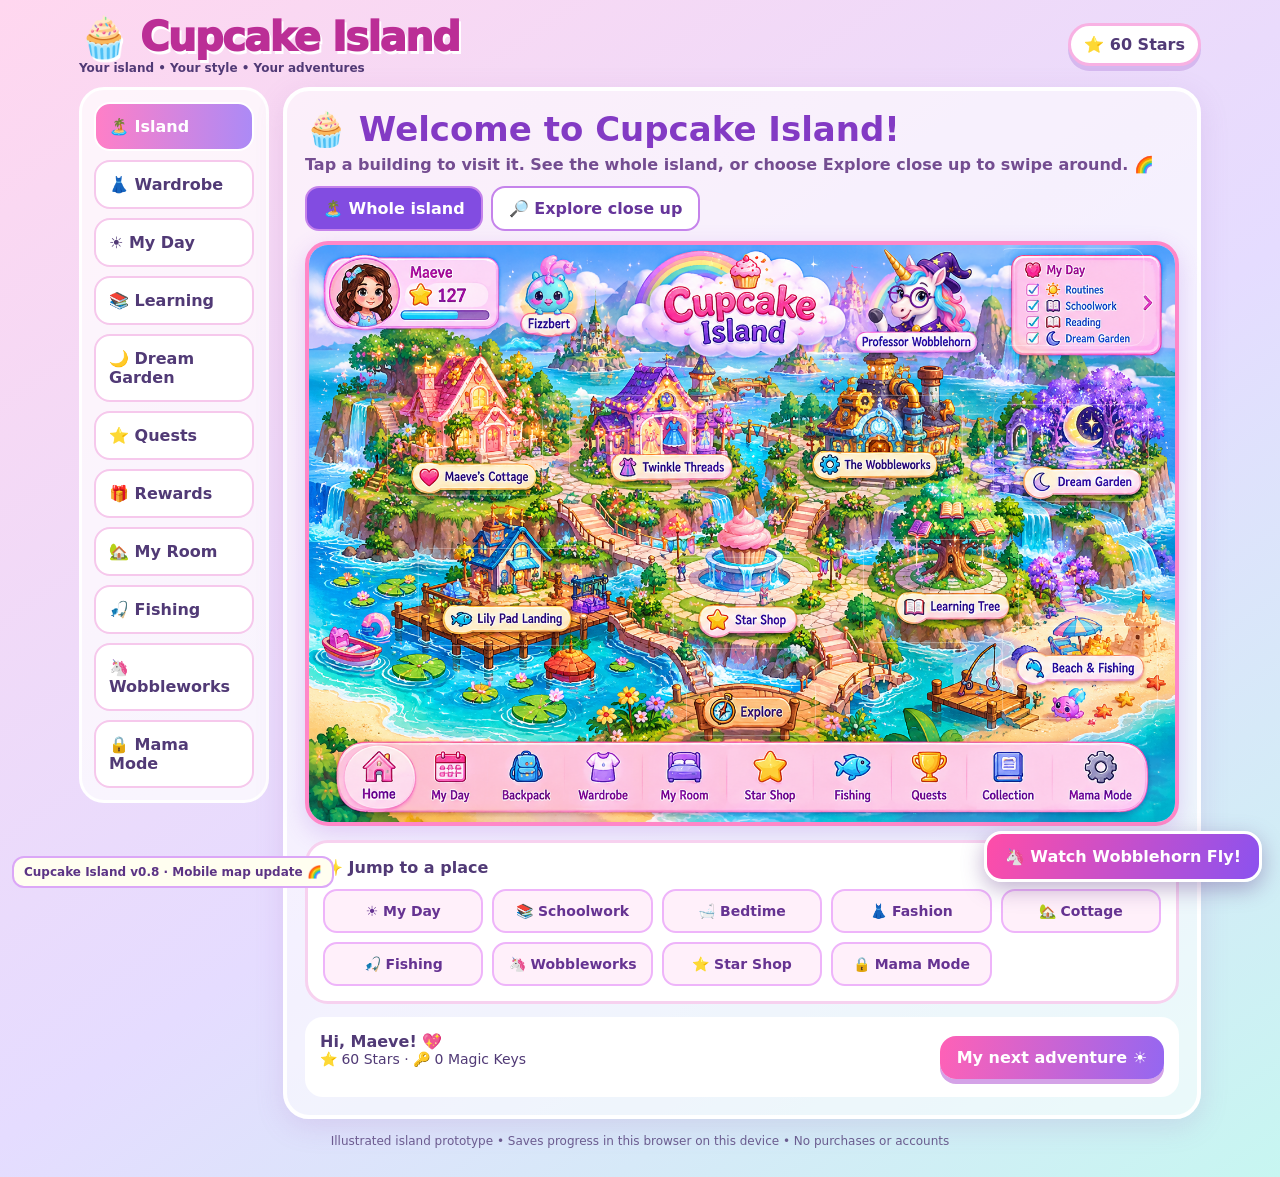
==== index.html @ 6b28aa3e "Replace owl-like map professor with unicorn Wobblehorn" ====
<!doctype html><html lang="en"><head><meta charset="utf-8"><meta name="viewport" content="width=device-width,initial-scale=1,viewport-fit=cover"><meta name="theme-color" content="#f76cbb"><title>Cupcake Island — Merged v0.6</title><style>
:root{--pink:#ff61b6;--purple:#8b59e9;--ink:#513a76;--mint:#68d9c5;--yellow:#ffe58b}*{box-sizing:border-box}body{margin:0;font-family:ui-rounded,'Trebuchet MS',system-ui,sans-serif;color:var(--ink);background:linear-gradient(145deg,#ffd7ef,#e5dcff 55%,#c7f6f1);min-height:100vh}button{font:inherit;cursor:pointer;touch-action:manipulation}button:focus-visible{outline:3px solid #6b43cf;outline-offset:2px}.app{max-width:1150px;margin:auto;padding:14px}.top{display:flex;justify-content:space-between;align-items:center;gap:12px;margin-bottom:12px}.logo{font-size:clamp(24px,4vw,40px);font-weight:1000;letter-spacing:-1.5px;color:#bb2e96;text-shadow:2px 3px white}.subtitle{font-size:12px;font-weight:700}.pill{background:white;border:3px solid #f8b1e3;border-radius:50px;padding:9px 13px;font-weight:900;white-space:nowrap;box-shadow:0 5px 0 #d5b8ef}.shell{display:grid;grid-template-columns:190px minmax(0,1fr);gap:14px}.nav{background:#ffffffb8;border:3px solid white;border-radius:25px;padding:12px;display:flex;flex-direction:column;gap:9px;align-self:start}.nav button{border:2px solid #f6c8ec;border-radius:16px;padding:13px;text-align:left;background:white;color:var(--ink);font-weight:900}.nav button.active{background:linear-gradient(90deg,#ff7fc7,#ac8af6);color:white;border-color:white}.main{background:#fff9;border:4px solid white;border-radius:26px;min-height:590px;padding:18px;box-shadow:0 8px 28px #a863b52b}.sectionTitle{font-size:clamp(22px,3vw,30px);font-weight:1000;margin:0 0 5px}.hint{font-size:14px;margin:0 0 15px}.island{height:370px;position:relative;overflow:hidden;border:5px solid white;border-radius:27px;background:radial-gradient(ellipse at 48% 65%,#a7eea2 0 31%,#80d88d 32% 46%,#60d5eb 47% 70%,#81e6f8 71%);box-shadow:inset 0 -16px #3fc0e255}.island:before{content:'☁️     ☁️';position:absolute;top:18px;left:12%;font-size:35px;opacity:.85}.place{position:absolute;transform:translate(-50%,-50%);border:3px solid white;border-radius:18px;background:#fff8;box-shadow:0 6px 0 #a46cd366;padding:10px 12px;font-weight:900;color:#6d3b9e;min-width:108px}.place span{display:block;font-size:39px}.place:active{transform:translate(-50%,-47%)}.welcome{background:#fff;border-radius:18px;padding:15px;margin-top:13px;display:flex;justify-content:space-between;gap:10px;align-items:center}.cta{border:0;border-radius:16px;padding:12px 17px;background:linear-gradient(100deg,#ff61b6,#9467f1);color:white;font-weight:900;box-shadow:0 5px 0 #d4a2e7}.two{display:grid;grid-template-columns:1fr 1fr;gap:15px}.panel{background:#fff;border:3px solid #f7d1ef;border-radius:23px;padding:15px}.avatarStage{background:linear-gradient(#fbe1ff,#e4f9ff);border-radius:22px;display:flex;align-items:center;justify-content:center;min-height:350px;position:relative}.avatarStage:after{content:'✦  ✨  ✦';position:absolute;top:15px;right:18px;color:#ef74c6}.avatar{width:215px;height:320px}.swatches{display:flex;flex-wrap:wrap;gap:8px;margin:10px 0 18px}.swatches button{border:3px solid #e9d5fa;background:#fff;border-radius:15px;padding:10px 12px;font-size:15px;font-weight:800}.swatches button.selected{border-color:#a85bea;background:#fbe1ff}.quest{display:flex;align-items:center;gap:13px;background:white;border:2px solid #f1d4ee;border-radius:17px;padding:13px;margin:9px 0}.quest .emoji{font-size:30px}.quest .desc{flex:1}.quest strong{display:block}.quest small{color:#846c9a}.quest button{border:0;background:#f4d9ff;border-radius:13px;padding:10px 13px;font-weight:900;color:#6e45b0}.quest.done{background:#e8fff5}.quest.done button{background:#a6edcd;color:#24634f}.shopGrid{display:grid;grid-template-columns:repeat(3,1fr);gap:12px}.item{background:white;border:2px solid #f5d3ed;border-radius:20px;padding:15px;text-align:center}.item .art{font-size:48px;margin:6px}.item strong{display:block;min-height:42px}.item button{margin-top:10px;width:100%;border:0;background:#a96af0;color:white;border-radius:12px;padding:10px 5px;font-weight:900}.item button:disabled{background:#e7d7eb;color:#6e6480}.stat{background:#fff;border-radius:17px;padding:14px;font-weight:900}.toast{position:fixed;bottom:18px;left:50%;transform:translateX(-50%);background:#55387b;color:white;padding:13px 20px;border-radius:16px;box-shadow:0 8px 30px #0003;z-index:10;max-width:90%;text-align:center}.foot{font-size:12px;text-align:center;padding:15px;opacity:.8}.badge{display:inline-block;background:#e8d9ff;border-radius:20px;padding:5px 9px;font-size:12px;font-weight:900}.progress{height:13px;background:#f3ddf2;border-radius:20px;overflow:hidden;margin:9px 0}.progress>div{height:100%;background:linear-gradient(90deg,#62d8bd,#9c77f0)}@media(max-width:750px){.app{padding:8px}.shell{display:block}.nav{display:flex;flex-direction:row;overflow-x:auto;margin-bottom:10px;padding:7px;border-radius:16px;position:sticky;top:0;z-index:3}.nav button{flex:0 0 auto;padding:10px}.main{padding:12px;min-height:550px}.two{grid-template-columns:1fr}.shopGrid{grid-template-columns:repeat(2,1fr)}.island{height:420px}.place{min-width:90px;padding:7px;font-size:12px}.place span{font-size:32px}.welcome{flex-wrap:wrap}.top{align-items:flex-start}.pill{font-size:13px}}
.roomScene{min-height:310px;display:flex;flex-direction:column;justify-content:space-around;align-items:center;text-align:center}.roomWall{font-size:clamp(38px,6vw,65px)}.roomFurniture{font-size:clamp(45px,8vw,80px)}.roomDecor{min-height:75px;display:flex;align-items:center;justify-content:center;gap:12px;flex-wrap:wrap}.roomEmpty{font-weight:800;color:#80549e}.placedDecor{font-size:45px;background:#ffffffa8;border:3px solid white;border-radius:20px;padding:8px;box-shadow:0 5px 0 #bd8bb66e}.decorInventory{display:flex;gap:10px;flex-wrap:wrap;margin-bottom:16px}.decorChoice{display:flex;flex-direction:column;align-items:center;gap:4px;border:3px solid #e9c5ed;background:white;border-radius:18px;padding:12px;min-width:135px;color:#513a76}.decorChoice span{font-size:36px}.decorChoice small{font-size:11px}.decorChoice.inRoom{background:#e2fff0;border-color:#6dcaa2}.celebration{position:fixed;inset:0;z-index:99;pointer-events:none;overflow:hidden}.flyingUnicorn{position:absolute;top:30%;left:-30%;font-size:clamp(85px,15vw,160px);filter:drop-shadow(0 7px 5px #8b4fa066);animation:unicornFly 2.5s ease-in-out forwards;white-space:nowrap}.flyingUnicorn span{font-size:.6em}.celebrateWords{position:absolute;top:16%;left:50%;transform:translateX(-50%);white-space:nowrap;font-size:clamp(20px,5vw,44px);font-weight:1000;color:#ba2a99;text-shadow:3px 3px white,-2px -2px white;animation:wordPop 2.5s both}.confetti{position:absolute;top:-15%;left:var(--x);font-size:clamp(20px,3vw,35px);animation:confettiFall 2.2s var(--delay) ease-in forwards}@keyframes unicornFly{0%{left:-30%;transform:translateY(45px) rotate(-12deg)}45%{transform:translateY(-55px) rotate(8deg)}100%{left:110%;transform:translateY(-10px) rotate(-5deg)}}@keyframes confettiFall{to{top:110%;transform:rotate(620deg)}}@keyframes wordPop{0%{opacity:0;transform:translateX(-50%) scale(.5)}20%,75%{opacity:1;transform:translateX(-50%) scale(1.1)}100%{opacity:0;transform:translateX(-50%) scale(.95)}}@media(prefers-reduced-motion:reduce){.celebration{display:none}}

/* Version 0.4: original illustrated celebration duo */
.celebration{isolation:isolate}.flightGroup{position:absolute;left:-390px;top:35%;width:350px;height:205px;animation:wobbleFlight 4.1s cubic-bezier(.24,.42,.65,.8) forwards;filter:drop-shadow(0 9px 6px #704e9144)}
.rainbowRibbon{position:absolute;right:190px;top:89px;width:510px;height:76px;border-radius:50%;transform:rotate(-8deg);background:linear-gradient(to bottom,#ff4b95 0 16%,#ff9c45 16% 32%,#ffe460 32% 48%,#56d6a1 48% 64%,#52b8ff 64% 80%,#a46bff 80%);mask-image:linear-gradient(to right,transparent,#000 20%,#000);opacity:.92;box-shadow:0 0 16px #ffb1e4;animation:ribbonWave .55s ease-in-out infinite alternate;z-index:0}
.wobbleSprite{position:absolute;width:210px;height:180px;right:65px;top:0;z-index:2;animation:ponyWiggle .42s ease-in-out infinite alternate}.fizzSprite{position:absolute;width:112px;height:125px;right:0;top:75px;z-index:3;animation:fizzBounce .38s ease-in-out infinite alternate}.scienceCaption{position:absolute;top:12%;left:50%;transform:translateX(-50%);width:min(92vw,560px);text-align:center;background:#fff9f2;border:4px solid #e37bd3;border-radius:25px;padding:12px 15px;color:#7938a1;font-weight:1000;font-size:clamp(18px,3.3vw,30px);box-shadow:0 7px 0 #9d6bd1;animation:captionIn 3.8s both}.scienceCaption small{display:block;font-size:clamp(12px,2vw,17px);color:#b14f9b;margin-top:4px}.sparkTrail{position:absolute;top:var(--y);left:var(--x);font-size:28px;animation:starPop 2.4s var(--delay) ease-out both}
@keyframes wobbleFlight{0%{left:-390px;top:55%;transform:rotate(-17deg)}27%{top:23%;transform:rotate(14deg)}53%{top:38%;transform:rotate(-11deg)}75%{top:18%;transform:rotate(12deg)}100%{left:calc(100vw + 520px);top:32%;transform:rotate(-7deg)}}
@keyframes ponyWiggle{to{transform:rotate(7deg) translateY(-6px)}}@keyframes fizzBounce{to{transform:translateY(-13px) rotate(-9deg)}}@keyframes ribbonWave{to{transform:rotate(0deg) scaleY(.86)}}@keyframes captionIn{0%{opacity:0;scale:.5}15%,80%{opacity:1;scale:1}100%{opacity:0;scale:.95}}@keyframes starPop{0%{opacity:0;transform:scale(.1) rotate(0)}40%{opacity:1;transform:scale(1.3) rotate(45deg)}100%{opacity:0;transform:scale(.5) translateY(75px) rotate(120deg)}}
@media(prefers-reduced-motion:reduce){.celebration{display:block}.flightGroup,.sparkTrail{display:none}.scienceCaption{animation:none;opacity:1}}
</style><style>
/* Additions intentionally complement, not replace, the original game. */
.islandExpanded{height:490px;background:radial-gradient(ellipse at 50% 60%,#b6f7a3 0 32%,#84d995 33% 48%,#69d9f2 49% 70%,#8be9ff 71%)}
.islandExpanded .place{min-width:95px;padding:7px 8px;font-size:12px;max-width:125px}.islandExpanded .place span{font-size:30px}
.softNotice{padding:13px;background:#f5e7ff;border-radius:15px;color:#684e84}
.parentInput{display:inline-block;padding:12px;border:2px solid #d7acef;border-radius:13px;max-width:100%;margin:6px 10px 8px 0;font:inherit}
.dreamScene{background:linear-gradient(130deg,#d3c4ff,#ffe0f6,#aeefff);border-radius:20px;text-align:center;padding:45px 8px;font-size:45px;line-height:1.7}
.pondScene{background:linear-gradient(#b6efff,#a8edbb,#60c5df);border:4px solid white;border-radius:22px;text-align:center;font-size:30px;padding:25px 5px;margin-bottom:15px}
.labDuo{display:flex;align-items:end;justify-content:center;gap:20px;flex-wrap:wrap;background:linear-gradient(130deg,#ffe6fb,#d5faff);border-radius:20px;padding:15px}.labDuo>div{width:min(45%,200px);text-align:center}.labDuo svg{width:100%;height:auto;max-height:180px}.labDuo strong{display:block;font-size:13px}
@media(max-width:550px){.islandExpanded{height:570px}.islandExpanded .place{min-width:76px;max-width:100px;padding:6px 4px;font-size:10px}.islandExpanded .place span{font-size:25px}}
</style><style>
.mapWelcome h1{font-size:clamp(22px,4vw,34px);margin:0 0 6px;color:#833ac4}
.mapWelcome p{margin:0 0 12px;color:#744d91;font-weight:650}
.mapScroll{width:100%;overflow-x:auto;overflow-y:hidden;-webkit-overflow-scrolling:touch;border:4px solid #ff87c8;border-radius:23px;box-shadow:0 8px 24px #8a3cd833;scrollbar-color:#e97cc9 #ffe1f3}
.mapStage{position:relative;width:100%;min-width:900px;aspect-ratio:3/2}
.mapArtwork{display:block;width:100%;height:100%;object-fit:fill;user-select:none;pointer-events:none}
.mapHotspot{position:absolute;transform:translate(-50%,-50%);border:3px solid transparent;border-radius:24px;background:transparent;cursor:pointer;touch-action:manipulation}
.mapHotspot:focus-visible,.mapHotspot:hover{border-color:#ffeb73;background:#ffeb7333;outline:3px solid #a54ae7}
.srOnly{position:absolute;width:1px;height:1px;overflow:hidden;clip:rect(0,0,0,0);white-space:nowrap}
.quickPlaces{display:grid;grid-template-columns:repeat(auto-fit,minmax(135px,1fr));gap:9px;margin-top:12px}
.quickPlace{border:2px solid #eeb4fa;border-radius:14px;background:#fff0fa;color:#663392;padding:12px 8px;font-weight:850;font-size:14px;cursor:pointer}
.quickPlace:active{transform:scale(.97)}
@media(max-width:650px){.mapStage{width:980px;min-width:980px}.mapScroll{border-width:2px}.quickPlaces{grid-template-columns:repeat(2,minmax(0,1fr))}}
</style><link rel="stylesheet" href="wardrobe.css"><script src="wardrobe.js"></script></head><body><div class="app"><header class="top"><div><div class="logo">🧁 Cupcake Island</div><div class="subtitle">Your island • Your style • Your adventures</div></div><div class="pill">⭐ <span id="stars">0</span> Stars</div></header><div class="shell"><nav class="nav" id="nav"></nav><main class="main" id="main"></main></div><div class="foot">Illustrated island prototype • Saves progress in this browser on this device • No purchases or accounts</div></div><script>
const KEY='cupcake-island-v1';const defaults={stars:60,completed:[],owned:['pinkskirt','purplehoodie','pinkshoes'],hair:'pink',top:'purple',bottom:'pink',shoes:'pink',room:'cozy',placed:[],lastDay:''};let data;try{data={...defaults,...JSON.parse(localStorage.getItem(KEY)||'{}')}}catch{data={...defaults}};const today=new Date().toLocaleDateString('en-CA');if(data.lastDay!==today){data.completed=[];data.lastDay=today}let page='island',toastTimer;data.placed=Array.isArray(data.placed)?data.placed:[];const save=()=>{localStorage.setItem(KEY,JSON.stringify(data));document.getElementById('stars').textContent=data.stars};const navs=[['island','🏝️ Island'],['wardrobe','👗 Wardrobe'],['quests','⭐ Quests'],['rewards','🎁 Rewards'],['room','🏡 My Room']];const quests=[['morning','☀️','Morning Magic','Try your morning routine',15],['help','🧺','Helping Hands','Help with a chore',15],['reading','📚','Story Time','Read or listen to a book',15],['school','✏️','Brain Power','Practice or finish schoolwork',15],['bedtime','🌙','Dreamy Night','Try your bedtime routine',15]];const items=[['cathead','🐱','Cat-ear Headphones',40],['rainbow','🌈','Rainbow Hoodie',35],['starshoes','👟','Starry High-Tops',30],['fishbowl','🐠','Mini Aquarium',45],['beanbag','🩷','Heart Beanbag',25],['lamp','💡','Moon Lamp',25]];function notify(t){clearTimeout(toastTimer);document.querySelector('.toast')?.remove();let el=document.createElement('div');el.className='toast';el.textContent=t;document.body.append(el);toastTimer=setTimeout(()=>el.remove(),2300)}function go(p){page=p;render();window.scrollTo({top:0,behavior:'smooth'})}function render(){document.getElementById('nav').innerHTML=navs.map(([id,label])=>`<button class="${page===id?'active':''}" onclick="go('${id}')">${label}</button>`).join('');document.getElementById('stars').textContent=data.stars;document.getElementById('main').innerHTML=({island:renderIsland,wardrobe:renderWardrobe,quests:renderQuests,rewards:renderRewards,room:renderRoom})[page]()}function renderIsland(){return `<h1 class="sectionTitle">Welcome to your island! 🌈</h1><p class="hint">Tap a place to explore. Your little adventures start here.</p><div class="island"><button class="place" style="top:34%;left:25%" onclick="go('room')"><span>🏡</span>My Cottage</button><button class="place" style="top:33%;left:73%" onclick="go('wardrobe')"><span>👗</span>Style Studio</button><button class="place" style="top:73%;left:27%" onclick="go('quests')"><span>🌸</span>Quest Garden</button><button class="place" style="top:73%;left:74%" onclick="go('rewards')"><span>🎁</span>Star Shop</button><div style="position:absolute;top:49%;left:45%;font-size:35px;pointer-events:none">🧁</div></div><div class="welcome"><div><strong>Hi, Maeve! 💖</strong><div class="hint" style="margin:5px 0 0">Your world is ready. Choose an adventure!</div></div><button class="cta" onclick="go('quests')">See Today's Quests ✨</button></div>`}
function avatar(){let hair=data.hair==='pink'?'#f45fae':data.hair==='purple'?'#b18bef':'#75432e';let hoodie={purple:'#9d75ec',pink:'#ff84be',mint:'#6ad9c5',rainbow:'url(#rainbowHoodie)'}[data.top]||'#9d75ec';let skirt={pink:'#ff80bf',purple:'#b78cf5',blue:'#77c7ff'}[data.bottom];let shoe={pink:'#f65fa5',purple:'#9670e9',blue:'#62b8e9'}[data.shoes];return `<svg class="avatar" viewBox="0 0 220 330" xmlns="http://www.w3.org/2000/svg" role="img" aria-label="Maeve avatar with brown shoulder-length hair and pink streaks"><defs><linearGradient id="rainbowHoodie" x1="0" y1="0" x2="1" y2="1"><stop offset="0%" stop-color="#ff77bd"/><stop offset="25%" stop-color="#ffcf70"/><stop offset="50%" stop-color="#8de5c5"/><stop offset="75%" stop-color="#8abaff"/><stop offset="100%" stop-color="#b998f8"/></linearGradient></defs><ellipse cx="110" cy="313" rx="72" ry="10" fill="#c9b5df"/><path d="M57 89Q49 21 110 24Q172 18 164 91L175 149Q145 172 110 153Q69 171 47 147Z" fill="#5a342d" stroke="#4a2b36" stroke-width="4"/><path d="M58 83Q47 45 74 31Q112 11 144 35Q171 54 159 97L169 147Q155 157 144 156L148 83Q107 43 70 83L72 155Q58 155 51 147Z" fill="#73412f"/><path d="M54 89Q59 63 71 52L67 143" fill="none" stroke="${hair}" stroke-width="9"/><path d="M157 79Q161 115 163 142" fill="none" stroke="${hair}" stroke-width="9"/><ellipse cx="110" cy="94" rx="51" ry="56" fill="#f5b58e" stroke="#a65f64" stroke-width="2"/><path d="M61 73Q69 26 114 33Q151 34 162 73Q143 62 135 49Q116 70 79 66Z" fill="#663b2e"/><path d="M75 65Q100 51 113 41" stroke="${hair}" stroke-width="6" fill="none"/><ellipse cx="90" cy="98" rx="11" ry="15" fill="#7342a5"/><ellipse cx="133" cy="98" rx="11" ry="15" fill="#7342a5"/><circle cx="94" cy="92" r="4" fill="white"/><circle cx="137" cy="92" r="4" fill="white"/><ellipse cx="75" cy="117" rx="10" ry="5" fill="#ed8a96" opacity=".6"/><ellipse cx="147" cy="117" rx="10" ry="5" fill="#ed8a96" opacity=".6"/><path d="M102 124Q111 134 122 124" fill="none" stroke="#b34e70" stroke-width="3" stroke-linecap="round"/><path d="M83 148L137 148L156 217L64 217Z" fill="${hoodie}" stroke="#6c4b98" stroke-width="3"/><path d="M81 157L59 166L41 213L59 219L77 191M140 157L160 166L178 213L160 219L144 191" fill="${hoodie}" stroke="#6c4b98" stroke-width="3"/><path d="M99 151L108 170L118 151" fill="none" stroke="white" stroke-width="3"/><path d="M107 182L112 172L117 182L127 183L120 190L123 200L112 195L101 200L104 190L97 183Z" fill="#ffe282"/><path d="M68 215Q110 195 153 215L173 251Q112 271 48 251Z" fill="${skirt}" stroke="#c057a0" stroke-width="3"/><path d="M58 236Q111 249 163 236M56 250Q109 261 165 250" fill="none" stroke="#ffe5f6" stroke-width="4" stroke-dasharray="5 7"/><path d="M83 260L80 290M137 260L140 290" stroke="#f4b28f" stroke-width="16" stroke-linecap="round"/><path d="M68 283L97 283L102 309L63 309Q59 299 68 283ZM124 283L153 283L159 309L119 309Z" fill="${shoe}" stroke="#764c90" stroke-width="3"/><path d="M73 292L92 292M73 298L94 298M129 292L149 292M129 298L151 298" stroke="white" stroke-width="3"/><path d="M62 309H103M118 309H160" stroke="white" stroke-width="6"/><path d="M62 49L71 37L80 49L70 59Z" fill="#ff8ecf"/><path d="M146 47L154 36L162 48L153 58Z" fill="#ff8ecf"/></svg>`}
function choices(label,key,opts){return `<h3 style="margin:13px 0 7px">${label}</h3><div class="swatches">${opts.map(([v,n])=>`<button class="${data[key]===v?'selected':''}" onclick="change('${key}','${v}')">${n}</button>`).join('')}</div>`}function change(k,v){data[k]=v;save();render()}
function renderWardrobe(){return `<h1 class="sectionTitle">Maeve's Style Studio 💖</h1><p class="hint">Mix and match! Your look saves automatically.</p><div class="two"><div class="avatarStage">${avatar()}</div><div class="panel">${choices('Hair streaks','hair',[['pink','💗 Pink'],['purple','💜 Purple'],['brown','🤎 Natural']])}${choices('Hoodie','top',[['purple','💜 Lavender'],['pink','💗 Bubblegum'],['mint','🩵 Mint'],...(data.owned.includes('rainbow')?[['rainbow','🌈 Rainbow Hoodie ✓']]:[])] )}${choices('Tulle skirt','bottom',[['pink','💗 Pink'],['purple','💜 Lilac'],['blue','🩵 Sky']])}${choices('High-top sneakers','shoes',[['pink','💗 Pink'],['purple','💜 Purple'],['blue','🩵 Blue']])}<span class="badge">✨ Your outfit is saved!</span><p class="hint" style="margin-top:12px">Bought a new hoodie? It will appear in your hoodie choices above. <button class="cta" onclick="go('rewards')">Visit Star Shop 🎁</button></p></div></div>`}
function renderQuests(){return `<h1 class="sectionTitle">Today's Little Quests 🌸</h1><p class="hint">Every try counts. No streaks, no penalties, and no lost stars.</p><div class="panel"><strong>${data.completed.length} of ${quests.length} quests celebrated today</strong><div class="progress"><div style="width:${data.completed.length/quests.length*100}%"></div></div></div>${quests.map(([id,emoji,title,desc,stars])=>`<div class="quest ${data.completed.includes(id)?'done':''}"><div class="emoji">${emoji}</div><div class="desc"><strong>${title}</strong><small>${desc} · +${stars} stars</small></div><button ${data.completed.includes(id)?'disabled':''} onclick="complete('${id}')">${data.completed.includes(id)?'✓ Done':'I tried it!'}</button></div>`).join('')}<p class="hint">Parent tip: This prototype uses a simple celebration button. Later we can add editable steps and parent-approved chores.</p>`}function complete(id){if(data.completed.includes(id))return;data.completed.push(id);data.stars+=15;save();render();celebrate('Amazing effort! +15 stars ⭐')}
function renderRewards(){return `<h1 class="sectionTitle">Star Shop 🎁</h1><p class="hint">Spend pretend stars on adorable treasures. Outfits you collect appear in the Wardrobe. No real money or Robux is used.</p><div class="panel" style="margin-bottom:15px;font-size:22px;font-weight:900">⭐ ${data.stars} stars to spend</div><div class="shopGrid">${items.map(([id,emoji,name,cost])=>`<div class="item"><div class="art">${emoji}</div><strong>${name}</strong><div>${cost} ⭐</div><button ${data.owned.includes(id)||data.stars<cost?'disabled':''} onclick="buy('${id}')">${data.owned.includes(id)?'✓ Owned':data.stars<cost?'Need more stars':'Buy for '+cost+' ⭐'}</button></div>`).join('')}</div><div class="panel" style="margin-top:15px"><strong>💰 Allowance & Robux savings</strong><p class="hint" style="margin:6px 0 0">Coming later: a separate, parent-managed savings tracker. Stars never turn into real currency automatically.</p></div>`}function buy(id){let item=items.find(x=>x[0]===id);if(!item)return;if(data.owned.includes(id)){notify('Already in your collection!');return}if(data.stars<item[3]){notify('Not enough stars yet!');return}data.stars-=item[3];data.owned.push(id);if(id==='rainbow')data.top='rainbow';save();render();notify(`${item[2]} unlocked! −${item[3]} stars ⭐${id==='rainbow'?' Now wearing it!':''}`)}const roomItems=[['beanbag','🩷','Heart Beanbag'],['lamp','💡','Moon Lamp'],['fishbowl','🐠','Mini Aquarium']];
function toggleRoomItem(id){if(!data.owned.includes(id))return;data.placed=data.placed.includes(id)?data.placed.filter(x=>x!==id):[...data.placed,id];save();render();notify(data.placed.includes(id)?'Decoration added to your room! 🏡':'Decoration put away 💗')}
function renderRoom(){let bg=data.room==='cozy'?'linear-gradient(130deg,#ffe0ed,#f7d5ff)':data.room==='ocean'?'linear-gradient(130deg,#c6f6ff,#dcf3ef)':'linear-gradient(130deg,#ffe5ae,#f9d5f5)';let ownedRoom=roomItems.filter(x=>data.owned.includes(x[0]));return `<h1 class="sectionTitle">My Cozy Cottage 🏡</h1><p class="hint">Tap a decoration in your collection to put it in your room. Tap again to put it away!</p><div class="panel roomScene" style="background:${bg}"><div class="roomWall">🪟　🖼️　🪴</div><div class="roomFurniture">🛏️　🧸　🐈</div><div class="roomDecor">${roomItems.filter(x=>data.placed.includes(x[0])&&data.owned.includes(x[0])).map(([id,emoji,name])=>`<button class="placedDecor" onclick="toggleRoomItem('${id}')" aria-label="Put away ${name}" title="Tap to put away ${name}">${emoji}</button>`).join('')||'<span class="roomEmpty">Your decorations will appear here! ✨</span>'}</div></div><h3>My decorations 🎀</h3><div class="decorInventory">${ownedRoom.length?ownedRoom.map(([id,emoji,name])=>`<button class="decorChoice ${data.placed.includes(id)?'inRoom':''}" onclick="toggleRoomItem('${id}')"><span>${emoji}</span><strong>${name}</strong><small>${data.placed.includes(id)?'✓ In room · tap to remove':'Tap to add to room'}</small></button>`).join(''):'<div class="panel">No decorations collected yet. Visit the Star Shop to find your first one!</div>'}</div>${choices('Room colors','room',[['cozy','💗 Pink Dream'],['ocean','🩵 Ocean Breeze'],['sunset','🌅 Sunset Glow']])}<button class="cta" onclick="go('rewards')">Find more decorations 🎁</button><p class="hint" style="margin-top:12px">Coming later: drag-and-drop placement. For now, collected decorations can be added and removed with a tap.</p>`}
const unicornArt=`<svg viewBox="0 0 240 210" xmlns="http://www.w3.org/2000/svg" aria-hidden="true"><path d="M55 110 Q0 45 38 38 Q12 78 83 94" fill="#f8b3ee" stroke="#7348a2" stroke-width="5"/><ellipse cx="111" cy="125" rx="77" ry="49" fill="white" stroke="#704b9a" stroke-width="5"/><path d="M59 95 Q28 63 40 32 Q67 44 88 98" fill="#b5ecff" stroke="#704b9a" stroke-width="4"/><path d="M68 105 Q34 79 38 52 Q76 66 92 105" fill="#f4a7e8"/><path d="M67 148 Q53 185 76 190 L98 178 L103 149 M145 153 Q159 186 180 178 L182 164 L161 143" fill="white" stroke="#704b9a" stroke-width="5" stroke-linejoin="round"/><path d="M73 179 L99 178 M159 170 L182 166" stroke="#f28bc8" stroke-width="10" stroke-linecap="round"/><ellipse cx="164" cy="83" rx="58" ry="55" fill="white" stroke="#704b9a" stroke-width="5"/><path d="M117 45 Q99 2 127 17 Q145 27 145 50 M180 40 Q194 0 207 19 Q213 37 193 57" fill="#fff" stroke="#704b9a" stroke-width="5"/><path d="M128 28 L133 43 M193 27 L186 44" stroke="#ff8cc9" stroke-width="7" stroke-linecap="round"/><path d="M154 35 L172 -2 L180 41" fill="#ffe263" stroke="#b78239" stroke-width="4"/><path d="M111 60 Q111 18 141 27 Q143 7 162 22 Q181 4 194 33 Q214 30 216 56" fill="none" stroke="#ff68b2" stroke-width="17" stroke-linecap="round"/><path d="M116 47 Q134 21 148 31 M150 26 Q169 15 181 33 M184 31 Q198 35 203 50" fill="none" stroke="#6cdaed" stroke-width="7" stroke-linecap="round"/><ellipse cx="149" cy="83" rx="8" ry="12" fill="#453169"/><ellipse cx="186" cy="83" rx="8" ry="12" fill="#453169"/><circle cx="152" cy="79" r="3" fill="white"/><circle cx="189" cy="79" r="3" fill="white"/><ellipse cx="135" cy="104" rx="11" ry="7" fill="#ffafce"/><ellipse cx="201" cy="104" rx="11" ry="7" fill="#ffafce"/><path d="M158 111 Q170 124 183 111" fill="none" stroke="#7e4c87" stroke-width="4" stroke-linecap="round"/><rect x="131" y="73" width="32" height="26" rx="10" fill="none" stroke="#8b5bd5" stroke-width="5"/><rect x="175" y="73" width="30" height="26" rx="10" fill="none" stroke="#8b5bd5" stroke-width="5"/><path d="M163 83 H175" stroke="#8b5bd5" stroke-width="5"/><path d="M91 112 L120 124 L113 158 L85 156Z" fill="#d9edff" stroke="#7356a1" stroke-width="3"/><path d="M101 129 L101 143 M94 136 L109 136" stroke="#ff69b9" stroke-width="4"/></svg>`;
const fizzArt=`<svg viewBox="0 0 135 145" xmlns="http://www.w3.org/2000/svg" aria-hidden="true"><path d="M28 59 Q-6 30 15 24 Q37 22 46 53 M103 56 Q128 16 132 30 Q145 47 113 73" fill="#ff91c9" stroke="#ad529f" stroke-width="4"/><path d="M22 50 Q-4 52 10 71 Q23 82 40 66 M111 55 Q143 54 129 79 Q118 88 104 70" fill="#ffb0d7" stroke="#ad529f" stroke-width="4"/><ellipse cx="68" cy="72" rx="49" ry="52" fill="#ffb6dc" stroke="#a4519c" stroke-width="5"/><path d="M44 105 L39 136 L96 136 L91 104" fill="white" stroke="#a4519c" stroke-width="4"/><path d="M67 106 L67 136" stroke="#a4519c" stroke-width="3"/><circle cx="48" cy="67" r="9" fill="#4a3068"/><circle cx="87" cy="67" r="9" fill="#4a3068"/><circle cx="51" cy="63" r="3" fill="white"/><circle cx="90" cy="63" r="3" fill="white"/><ellipse cx="34" cy="84" rx="10" ry="6" fill="#ff77b6"/><ellipse cx="102" cy="84" rx="10" ry="6" fill="#ff77b6"/><path d="M56 90 Q67 103 80 90" fill="none" stroke="#8b458b" stroke-width="4" stroke-linecap="round"/><path d="M24 57 Q29 35 49 39 H90 Q112 41 111 58" fill="none" stroke="#60d6d6" stroke-width="10" stroke-linecap="round"/><path d="M53 119 L63 126 L57 135" fill="#ffe06b"/><path d="M18 111 L40 102 M113 110 L93 103" stroke="#a4519c" stroke-width="7" stroke-linecap="round"/></svg>`;
function celebrate(message){notify(message);document.querySelector('.celebration')?.remove();const overlay=document.createElement('div');overlay.className='celebration';overlay.setAttribute('aria-hidden','true');overlay.innerHTML=`<div class="scienceCaption">🌈 EXPERIMENT SUCCESSFUL! ⭐<small>Professor Wobblehorn & Fizzbert say: YOU DID IT!</small></div><div class="flightGroup"><div class="rainbowRibbon"></div><div class="wobbleSprite">${unicornArt}</div><div class="fizzSprite">${fizzArt}</div></div>`+Array.from({length:22},(_,i)=>`<span class="sparkTrail" style="--x:${(i*47)%96}%;--y:${(i*31)%80+10}%;--delay:${(i%8)*.14}s">${['⭐','✨','💖','🌈'][i%4]}</span>`).join('');document.body.append(overlay);setTimeout(()=>overlay.remove(),4200)}


/* v0.6: additive expansion of v0.4.1. Existing avatar, outfits, room, shop,
   celebration and original localStorage key are retained. */
const dailyDefs={
 morning:{title:'☀️ Morning Adventure',sub:'One small step at a time.',steps:['Get dressed','Brush teeth','Eat breakfast','Pack school bag','Shoes and coat on']},
 afternoon:{title:'🌤️ After-School Reset',sub:'Recharge first, then get ready for the next thing.',steps:['Snack and recharge','Put school things away','Check homework plan','A little independent play']},
 learning:{title:'📚 The Learning Tree',sub:'Effort matters more than perfect answers.',steps:['Read or listen to a book','Practice math for 10 minutes','Work on schoolwork']},
 evening:{title:'🌙 Evening Adventure',sub:'Bath, comfort, and a gentle path to sleep.',steps:['Bath time 🛁','Pajamas and hair','Brush teeth and bathroom','Read or listen to a story','Gabby’s cozy time (family plan)','Practice settling in my own bed']}
};
const supportDefaults={day:'',done:{},hard:false,keys:0,reading:0,dream:0,allowance:0,week:'',cap:5,pin:'',chores:[['Help fold laundry',1],['Help put away groceries',1],['Extra room tidy-up',1],['Special household job',2]],homework:[],savingsGoal:20};
// Preserve all prior game data. Import only non-currency support details from 0.5 once.
if(!data.support){let old={};try{old=JSON.parse(localStorage.getItem('cupcakeIsland05')||'{}')}catch(e){};
 data.support={...supportDefaults,done:old.done||{},day:old.day||'',hard:!!old.hard,keys:old.keys||0,reading:old.reading||0,dream:old.dream||0,allowance:old.allowance||0,week:old.week||'',cap:old.weeklyCap??5,pin:old.pin||'',chores:(old.chores||supportDefaults.chores).map(c=>Array.isArray(c)?c:[c.name,c.pay]),homework:[],savingsGoal:20};}
const sup=data.support;for(const [k,v] of Object.entries(supportDefaults))if(sup[k]===undefined)sup[k]=v;
const dayKey=()=>{let d=new Date();return [d.getFullYear(),String(d.getMonth()+1).padStart(2,'0'),String(d.getDate()).padStart(2,'0')].join('-')};
const weekKey=()=>{let d=new Date();d.setDate(d.getDate()-((d.getDay()+6)%7));return [d.getFullYear(),String(d.getMonth()+1).padStart(2,'0'),String(d.getDate()).padStart(2,'0')].join('-')};
function syncSupport(){if(sup.day!==dayKey()){sup.day=dayKey();sup.done={}}if(sup.week!==weekKey()){sup.week=weekKey();sup.allowance=0}save()}
syncSupport();
let mamaUnlocked=false,selectedRoutine='morning';
navs.splice(2,0,['day','☀️ My Day'],['learning','📚 Learning'],['dream','🌙 Dream Garden']);
navs.push(['pond','🎣 Fishing'],['lab','🦄 Wobbleworks'],['mama','🔒 Mama Mode']);
const originalRenderIsland=renderIsland;
renderIsland=function(){return `<h1 class="sectionTitle">Welcome to Cupcake Island! 🌈</h1><p class="hint">Maeve's world, her adventures, and her little wins. Explore whenever you like!</p><div class="island islandExpanded">
<button class="place" style="top:23%;left:19%" onclick="go('room')"><span>🏡</span>Maeve's Cottage</button>
<button class="place" style="top:23%;left:52%" onclick="go('wardrobe')"><span>👗</span>Twinkle Threads</button>
<button class="place" style="top:22%;left:83%" onclick="go('lab')"><span>🦄</span>Wobbleworks</button>
<button class="place" style="top:51%;left:23%" onclick="go('learning')"><span>🌳</span>Learning Tree</button>
<button class="place" style="top:53%;left:75%" onclick="go('pond')"><span>🎣</span>Lily Pad Landing</button>
<button class="place" style="top:81%;left:19%" onclick="go('day')"><span>☀️</span>My Day</button>
<button class="place" style="top:81%;left:52%" onclick="go('dream')"><span>🌙</span>Dream Garden</button>
<button class="place" style="top:81%;left:84%" onclick="go('rewards')"><span>🎁</span>Star Shop</button></div>
<div class="welcome"><div><strong>Hi, Maeve! 💖</strong><div class="hint" style="margin:5px 0 0">Your next little adventure is waiting. ⭐ ${data.stars} stars · 🔑 ${sup.keys} magic keys</div></div><button class="cta" onclick="go('day')">See Today's Adventures ✨</button></div>
<div class="panel" style="margin-top:15px"><strong>🦄 Professor Wobblehorn & Fizzbert</strong><p>“Fizzbert! Why is there a frog in the glitter machine?”</p><button class="cta" onclick="celebrate('Fizzbert pushed the rainbow button!')">🌈 Watch them fly!</button></div>`};
const originalRender=render;
render=function(){document.getElementById('nav').innerHTML=navs.map(([id,label])=>`<button class="${page===id?'active':''}" onclick="go('${id}')">${label}</button>`).join('');document.getElementById('stars').textContent=data.stars;
 const pages={island:renderIsland,wardrobe:renderWardrobe,quests:renderQuests,rewards:renderRewards,room:renderRoom,day:renderDay,learning:renderLearning,dream:renderDream,pond:renderPond,lab:renderLab,mama:renderMama};document.getElementById('main').innerHTML=(pages[page]||renderIsland)()};
function safeText(v){return String(v).replace(/[&<>"']/g,c=>({'&':'&amp;','<':'&lt;','>':'&gt;','"':'&quot;',"'":'&#39;'}[c]))}
function routineCount(id){return dailyDefs[id].steps.filter((_,i)=>sup.done[id+':'+i]).length}
function routineTile(id){let r=dailyDefs[id],n=routineCount(id);return `<div class="panel"><h3>${r.title}</h3><p class="hint">${r.sub}</p><div class="progress"><div style="width:${n/r.steps.length*100}%"></div></div><p class="hint">${n} / ${r.steps.length} steps celebrated</p><button class="cta" onclick="openRoutine('${id}')">Open adventure</button></div>`}
function renderDay(){return `<h1 class="sectionTitle">Today's Little Adventures ☀️</h1><p class="hint">A gentle plan for Maeve. Getting help still counts. Your stars never disappear on hard days.</p><div class="panel"><strong>💜 Gentle Day Mode: ${sup.hard?'On':'Off'}</strong><p class="hint">When today is tough, show just the essential steps.</p><button class="cta" onclick="toggleGentle()">${sup.hard?'Return to full routines':'Make today gentler'}</button></div><div class="two">${['morning','afternoon','learning','evening'].map(routineTile).join('')}</div><p class="hint">⭐ Routine steps earn 5 Island Stars each, once per day. No cash for ordinary routines.</p>`}
function toggleGentle(){sup.hard=!sup.hard;save();render()}
function openRoutine(id){selectedRoutine=id;page='routine';document.getElementById('nav').innerHTML=navs.map(([p,label])=>`<button onclick="go('${p}')">${label}</button>`).join('');document.getElementById('main').innerHTML=renderRoutine(id)}
function renderRoutine(id){const r=dailyDefs[id];let visible=r.steps.map((name,i)=>({name,i}));if(sup.hard){let essentials={morning:[0,1,4],afternoon:[0,1],learning:[0,2],evening:[0,1,2,5]};visible=visible.filter(x=>essentials[id].includes(x.i))}
return `<h1 class="sectionTitle">${r.title}</h1><p class="hint">${r.sub}</p><button class="cta" onclick="go('${id==='learning'?'learning':'day'}')">← Back</button>${sup.hard?'<p class="softNotice">💜 Gentle Day: only a few steps. Asking for help is welcome.</p>':''}<div class="progress"><div style="width:${routineCount(id)/r.steps.length*100}%"></div></div>${visible.map(({name,i})=>{let done=sup.done[id+':'+i];return `<div class="quest ${done?'done':''}"><div class="emoji">${done?'🌟':'✨'}</div><div class="desc"><strong>${safeText(name)}</strong><small>${done?'You did it!':'+5 stars · independently or with help'}</small></div><button ${done?'disabled':''} onclick="completeStep('${id}',${i})">${done?'✓ Done':'I tried it!'}</button></div>`}).join('')}<div class="panel"><strong>🙋 Need help?</strong><p>Try saying: “Can you help me get started?”</p><button class="cta" onclick="notify('Asking for help is a brave step! 💜')">I need help 💜</button></div>`}
function completeStep(id,i){let key=id+':'+i;if(sup.done[key])return;sup.done[key]=true;data.stars+=5;if(id==='learning'&&i===0){sup.reading++;if(sup.reading%3===0)sup.keys++}if(id==='evening'&&i===5)sup.dream++;save();openRoutine(id);celebrate('Amazing effort! +5 Island Stars ⭐')}
function renderLearning(){return `<h1 class="sectionTitle">The Learning Tree 🌳📚</h1><p class="hint">Reading, math, and schoolwork. Trying and asking for help count!</p><div class="panel"><div style="font-size:45px">🌳📖🦋</div><strong>Reading adventures: ${sup.reading} · Magic Keys: ${sup.keys} 🔑</strong><p class="hint">Every three reading sessions earns a Magic Key.</p><button class="cta" onclick="openRoutine('learning')">Start a learning adventure</button></div><div class="panel"><h3>✏️ My Schoolwork</h3><p class="hint">Mama can add assignments in Mama Mode. Maeve can mark each one as tried or completed.</p>${sup.homework.length?sup.homework.map((h,i)=>`<div class="quest ${h.done?'done':''}"><div class="emoji">📘</div><div class="desc"><strong>${safeText(h.name)}</strong><small>${h.done?'Great work!':'One step at a time'}</small></div><button ${h.done?'disabled':''} onclick="finishHomework(${i})">${h.done?'✓ Done':'I worked on it!'}</button></div>`).join(''):'<p class="softNotice">No assignments added yet. You can still practice reading and math!</p>'}</div>`}
function finishHomework(i){let h=sup.homework[i];if(!h||h.done)return;h.done=true;data.stars+=10;save();render();celebrate('Schoolwork effort! +10 stars ⭐')}
function renderDream(){return `<h1 class="sectionTitle">Dream Garden 🌙</h1><div class="panel"><div class="dreamScene">🌙 ✨ 🌷 🌸 ${sup.dream>2?'🌺 🌼 🦋':'🌱'} ${sup.dream>5?'🦄':''}</div><h3>Cozy bedtime practices: ${sup.dream}</h3><p>Practice getting comfortable in your own bed, with Mama nearby if you need her. Waking up or needing comfort never loses rewards.</p><button class="cta" onclick="openRoutine('evening')">🛁 Open evening routine</button></div><div class="panel"><strong>Our cozy bedtime path</strong><p>🛁 Bath → 👚 Pajamas → 🪥 Teeth → 📖 Story → 🐱 Gabby's cozy time → 🛏️ My bed</p><p class="hint">The tablet doesn't need to stay open in bed. We can change screen habits gradually, without taking away comfort as punishment.</p></div>`}
const catches=['🐟 A shiny little fish!','🐸 A frog who insists it won the race!','🦆 A rubber duck?! Fizzbert!!','🥾 An old boot. Wobblehorn calls it a discovery.','🌿 Skunk cabbage from the old pond!'];
function renderPond(){return `<h1 class="sectionTitle">Lily Pad Landing 🎣</h1><div class="pondScene">🌳　🐸　🌿<div style="font-size:70px">🌊 🎣 🐟 🌊</div>🌷　🦆　🌸</div><div class="panel"><p>Cast a line, meet the frogs, and see if Rhonda the groundhog visits!</p><button class="cta" onclick="castLine()">🎣 Cast a line</button><p id="pondResult" class="softNotice">What will you discover?</p></div>`}
function castLine(){document.getElementById('pondResult').textContent=catches[Math.floor(Math.random()*catches.length)]}
function renderLab(){return `<h1 class="sectionTitle">The Wobbleworks 🦄🧪</h1><div class="panel"><div class="labDuo"><div>${unicornArt}<strong>Professor Wobblehorn</strong></div><div>${fizzArt}<strong>Fizzbert</strong></div></div><p>Wobblehorn: “Fizzbert, why is the toaster wearing roller skates?”</p><p>Fizzbert: “For SCIENCE!”</p><button class="cta" onclick="celebrate('Fizzbert pressed the BIG RAINBOW BUTTON!')">🌈 Try the rainbow experiment</button></div>`}
function renderMama(){if(!mamaUnlocked)return `<h1 class="sectionTitle">🔒 Mama Mode</h1><div class="panel"><p>Allowance, schoolwork and settings are for grown-ups.</p><label for="mamaPin">${sup.pin?'Enter your PIN':'Create a 4-digit PIN'}</label><p><input id="mamaPin" class="parentInput" type="password" inputmode="numeric" maxlength="4" placeholder="4 digits"></p><button class="cta" onclick="unlockMama()">${sup.pin?'Unlock':'Set PIN'}</button><p class="hint">Prototype-only PIN, stored on this device. Do not reuse an important PIN.</p></div>`;
let left=Math.max(0,Number(sup.cap)-Number(sup.allowance));return `<h1 class="sectionTitle">Mama's Control Center 🔒</h1><div class="panel"><button class="cta" onclick="mamaUnlocked=false;render()">🔒 Lock Mama Mode</button><h3>💵 Allowance & Robux savings</h3><p>Real money is only for parent-approved extra chores. No automatic payments or Robux purchases.</p><p><strong>Earned this week: $${Number(sup.allowance).toFixed(2)} · Remaining: $${left.toFixed(2)}</strong></p><label for="weeklyCap">Weekly allowance cap ($)</label><input class="parentInput" id="weeklyCap" type="number" min="0" max="100" step="0.5" value="${sup.cap}"><button class="cta" onclick="updateCap()">Save cap</button><h3>Approve extra chores</h3>${sup.chores.map(([name,pay],i)=>`<div class="quest"><div class="desc"><strong>${safeText(name)}</strong><small>$${Number(pay).toFixed(2)}</small></div><button ${Number(pay)>left?'disabled':''} onclick="approveChore(${i})">Approve</button></div>`).join('')}<p class="hint">The weekly allowance resets Monday. Earned money is a record, not a transfer. Robux savings goals are managed by you.</p></div>
<div class="panel"><h3>📚 Add schoolwork</h3><label for="newHomework">Assignment or practice goal</label><input class="parentInput" id="newHomework" maxlength="100" placeholder="e.g., Practice addition worksheet"><button class="cta" onclick="addHomework()">Add assignment</button>${sup.homework.map((h,i)=>`<div class="quest"><div class="desc"><strong>${safeText(h.name)}</strong><small>${h.done?'Completed':'Not completed'}</small></div><button onclick="removeHomework(${i})">Remove</button></div>`).join('')}</div>
<div class="panel"><h3>💜 Gentle Day Mode</h3><p>Temporarily show fewer routine steps. Earned rewards stay.</p><button class="cta" onclick="toggleGentle()">${sup.hard?'Disable':'Enable'} Gentle Day</button><h3>🔑 Change PIN</h3><button class="cta" onclick="changeMamaPin()">Change PIN</button></div>`}
function unlockMama(){let v=document.getElementById('mamaPin').value;if(!/^\d{4}$/.test(v)){notify('Enter exactly 4 digits.');return}if(sup.pin&&v!==sup.pin){notify('That PIN did not match.');return}if(!sup.pin){sup.pin=v;save()}mamaUnlocked=true;render()}
function changeMamaPin(){if(!mamaUnlocked)return;let v=prompt('Choose a new 4-digit PIN');if(v===null)return;if(!/^\d{4}$/.test(v)){notify('PIN must have four digits');return}sup.pin=v;save();notify('PIN updated')}
function updateCap(){if(!mamaUnlocked)return;let n=Number(document.getElementById('weeklyCap').value);if(!Number.isFinite(n)||n<0||n>100){notify('Choose $0–$100');return}sup.cap=n;save();render()}
function approveChore(i){if(!mamaUnlocked)return;let c=sup.chores[i];if(!c||Number(sup.allowance)+Number(c[1])>Number(sup.cap))return;sup.allowance=Number(sup.allowance)+Number(c[1]);save();render();notify('Extra chore approved! 💵')}
function addHomework(){if(!mamaUnlocked)return;let input=document.getElementById('newHomework');let name=input.value.trim();if(!name){notify('Enter an assignment first');return}sup.homework.push({name:name.slice(0,100),done:false});save();render();notify('Schoolwork added 📚')}
function removeHomework(i){if(!mamaUnlocked)return;sup.homework.splice(i,1);save();render()}
// Override old quest shortcuts to avoid a second, conflicting routine economy.
const originalRenderQuests=renderQuests;
renderQuests=function(){return `<h1 class="sectionTitle">Quest Garden 🌸</h1><p class="hint">The original quests are still here! For step-by-step routines and schoolwork, visit My Day and the Learning Tree.</p><button class="cta" onclick="go('day')">☀️ Go to My Day</button><div style="margin-top:15px">${originalRenderQuests()}</div>`};

// Illustrated town map. Existing rooms, routines, rewards, and saved progress are preserved.
renderIsland=function(){return `<div class="mapWelcome"><h1>🧁 Welcome to Cupcake Island!</h1><p>Tap a building to visit it. On your phone, swipe across the map to explore. 🌈</p></div>
<div class="mapScroll" aria-label="Scrollable illustrated Cupcake Island map" tabindex="0"><div class="mapStage">
<img class="mapArtwork" alt="Colorful Cupcake Island with Maeve's Cottage, Twinkle Threads, Wobbleworks, Dream Garden, Lily Pad Landing, Star Shop, Learning Tree and beach" src="[data-uri]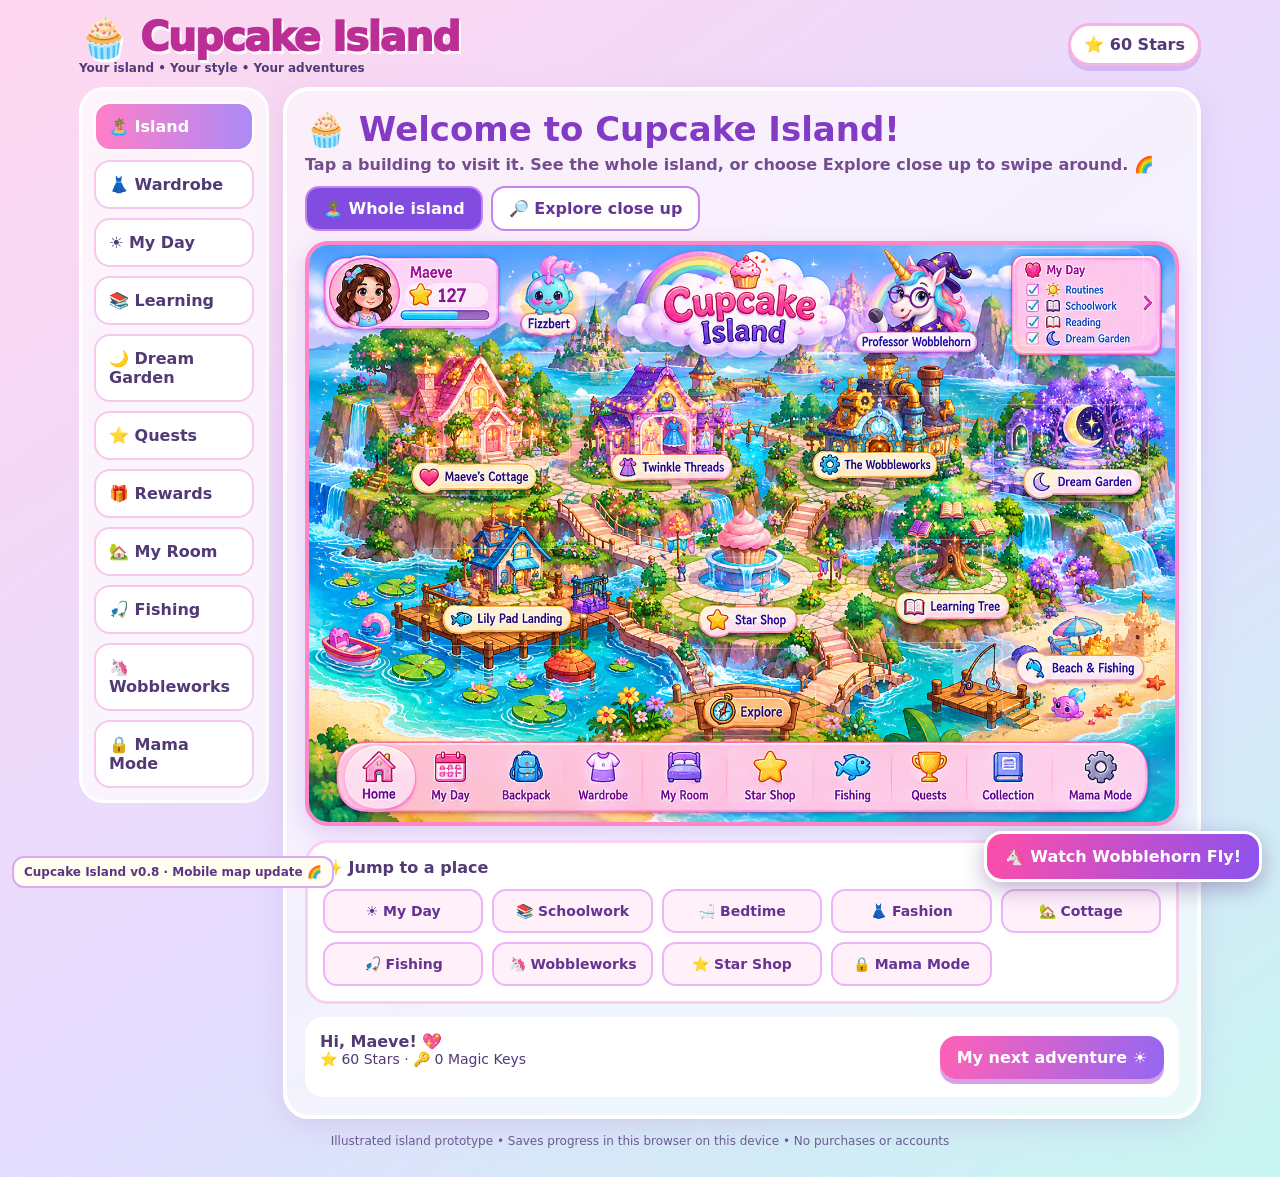
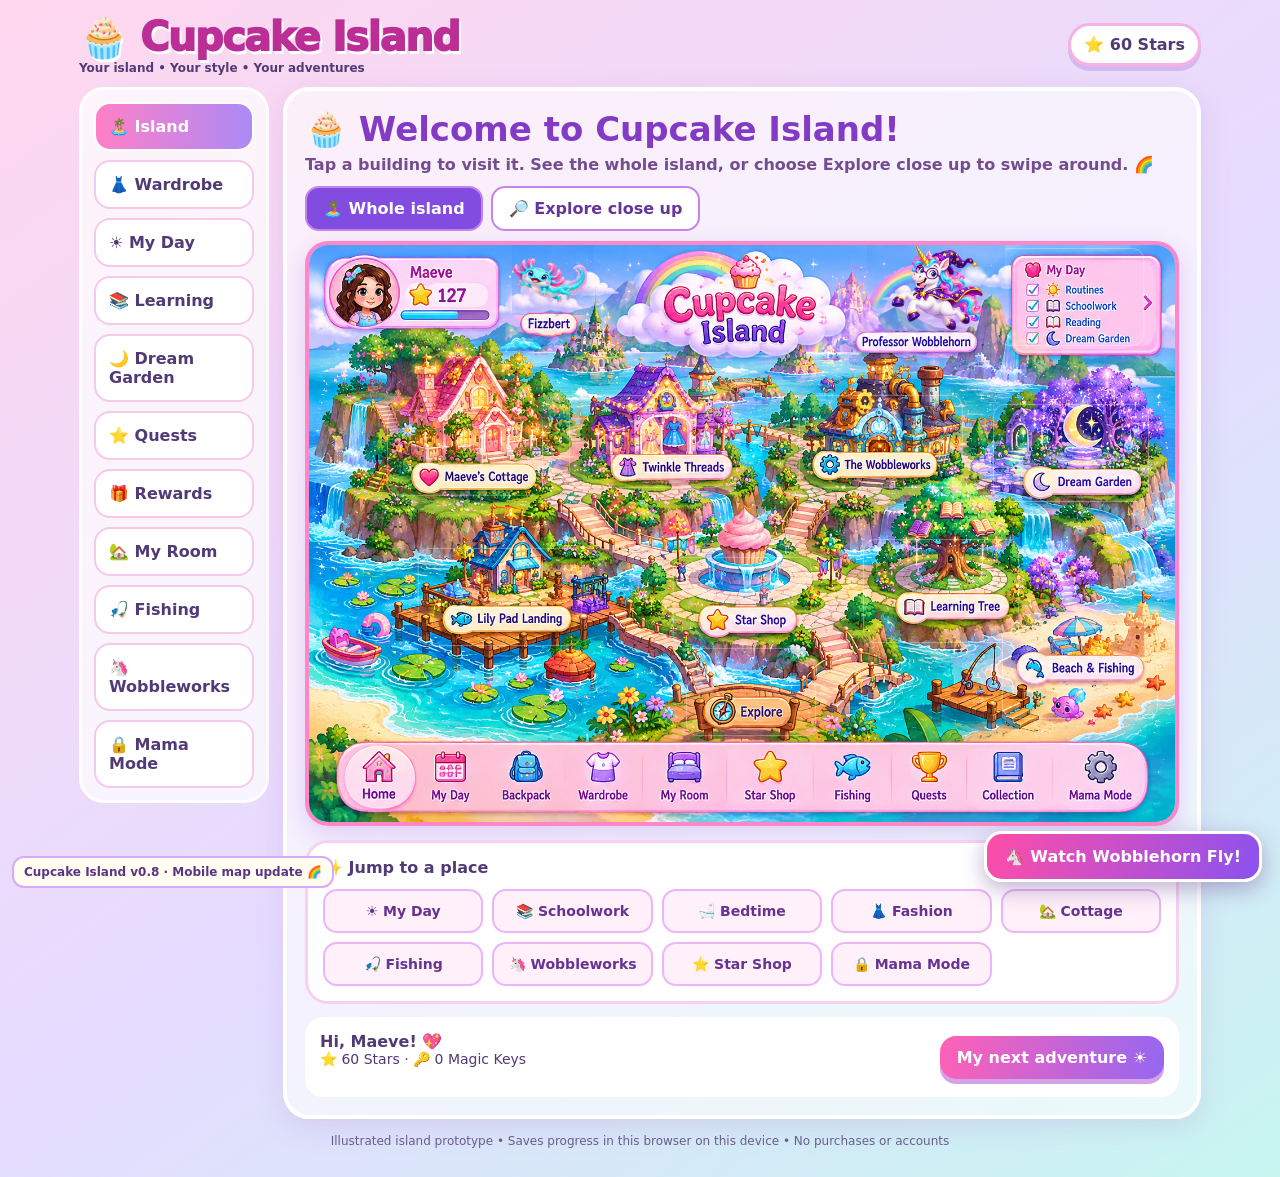
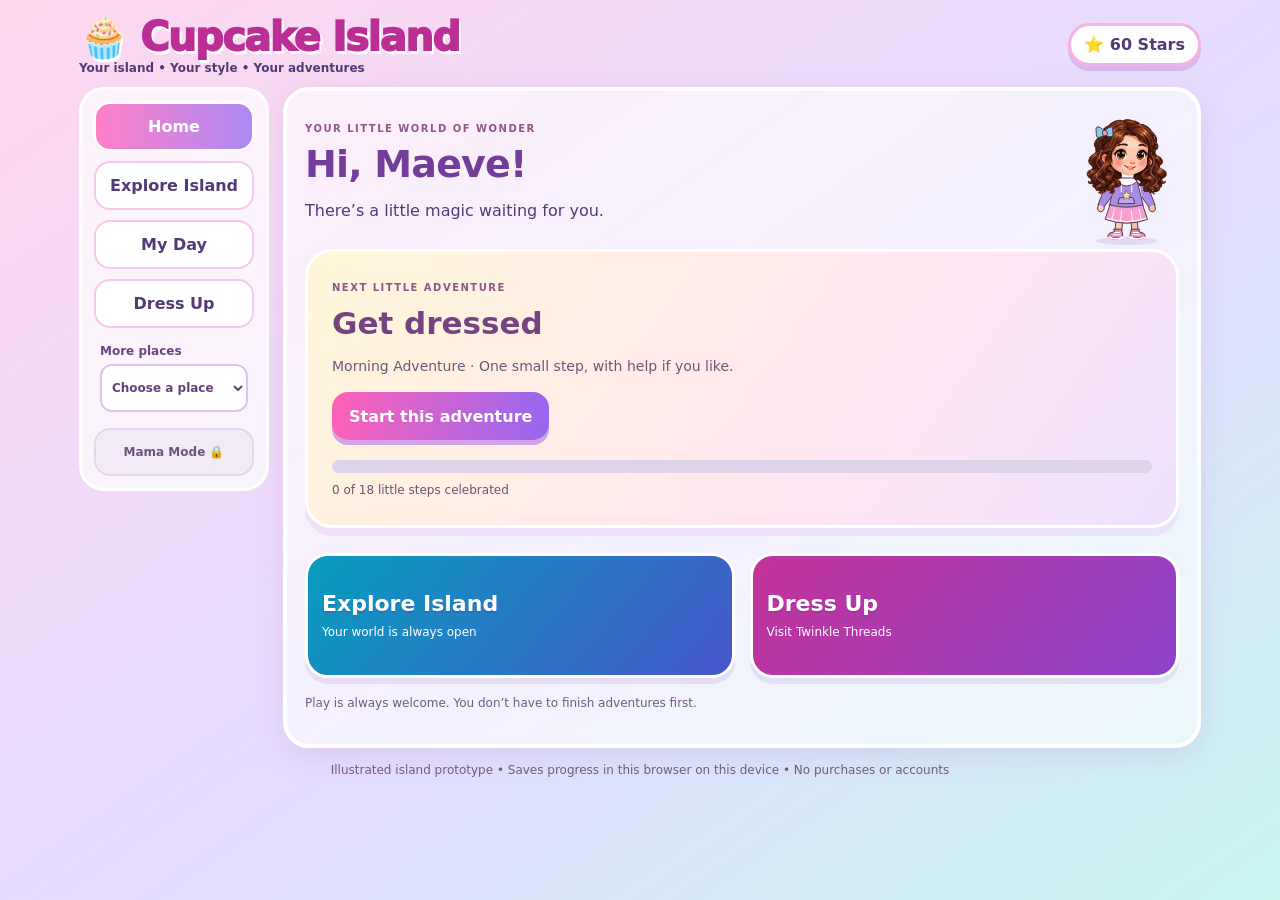
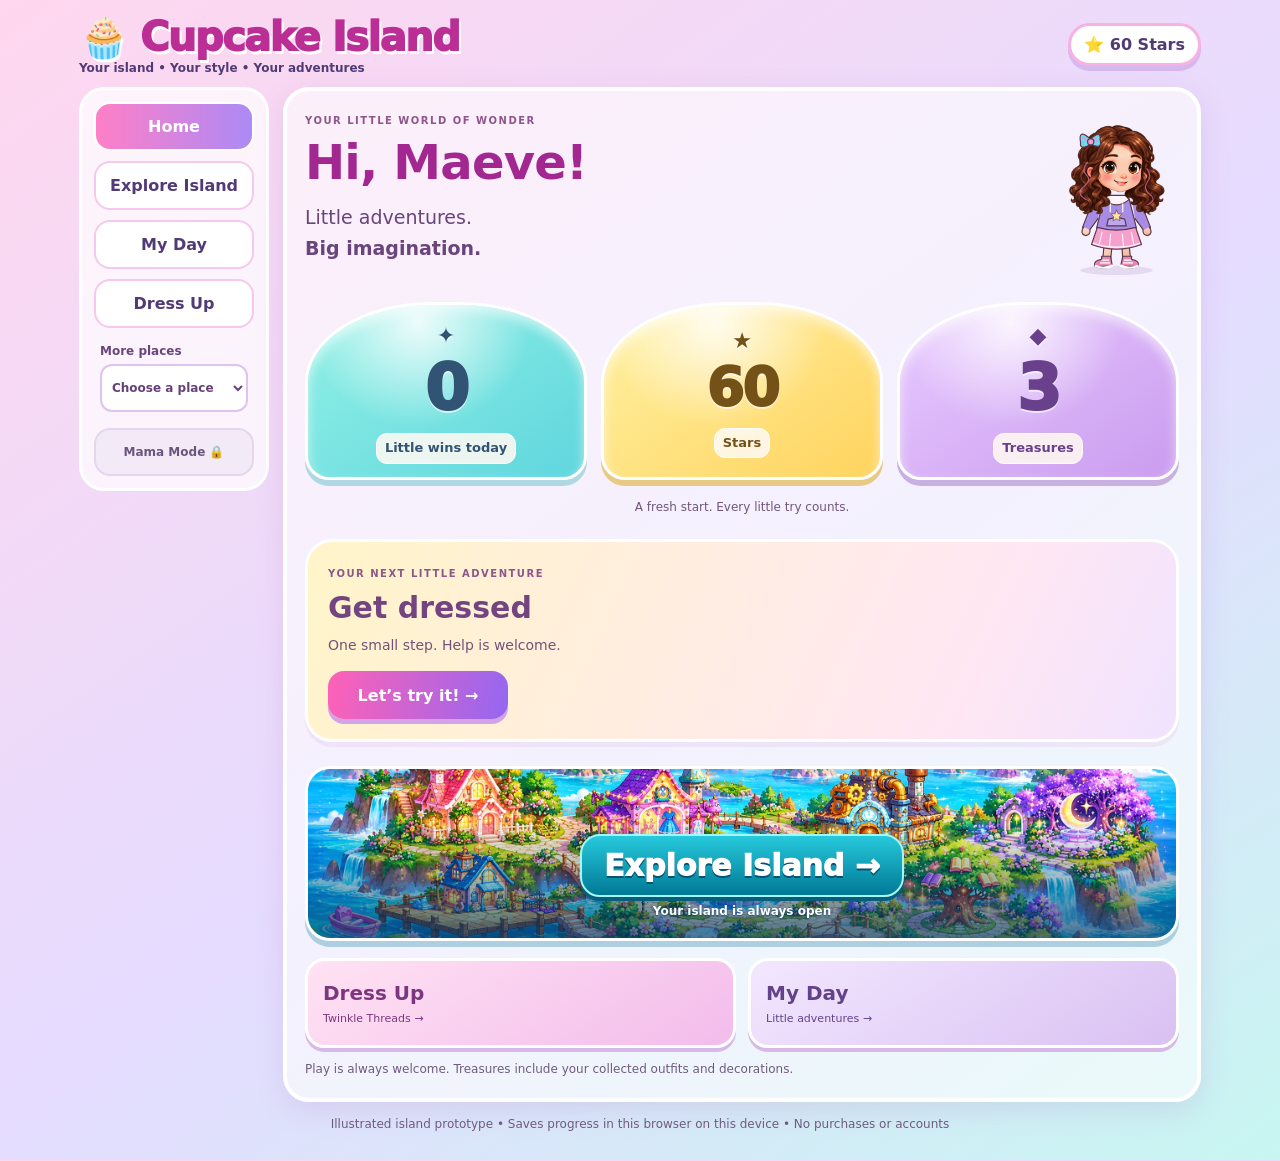
